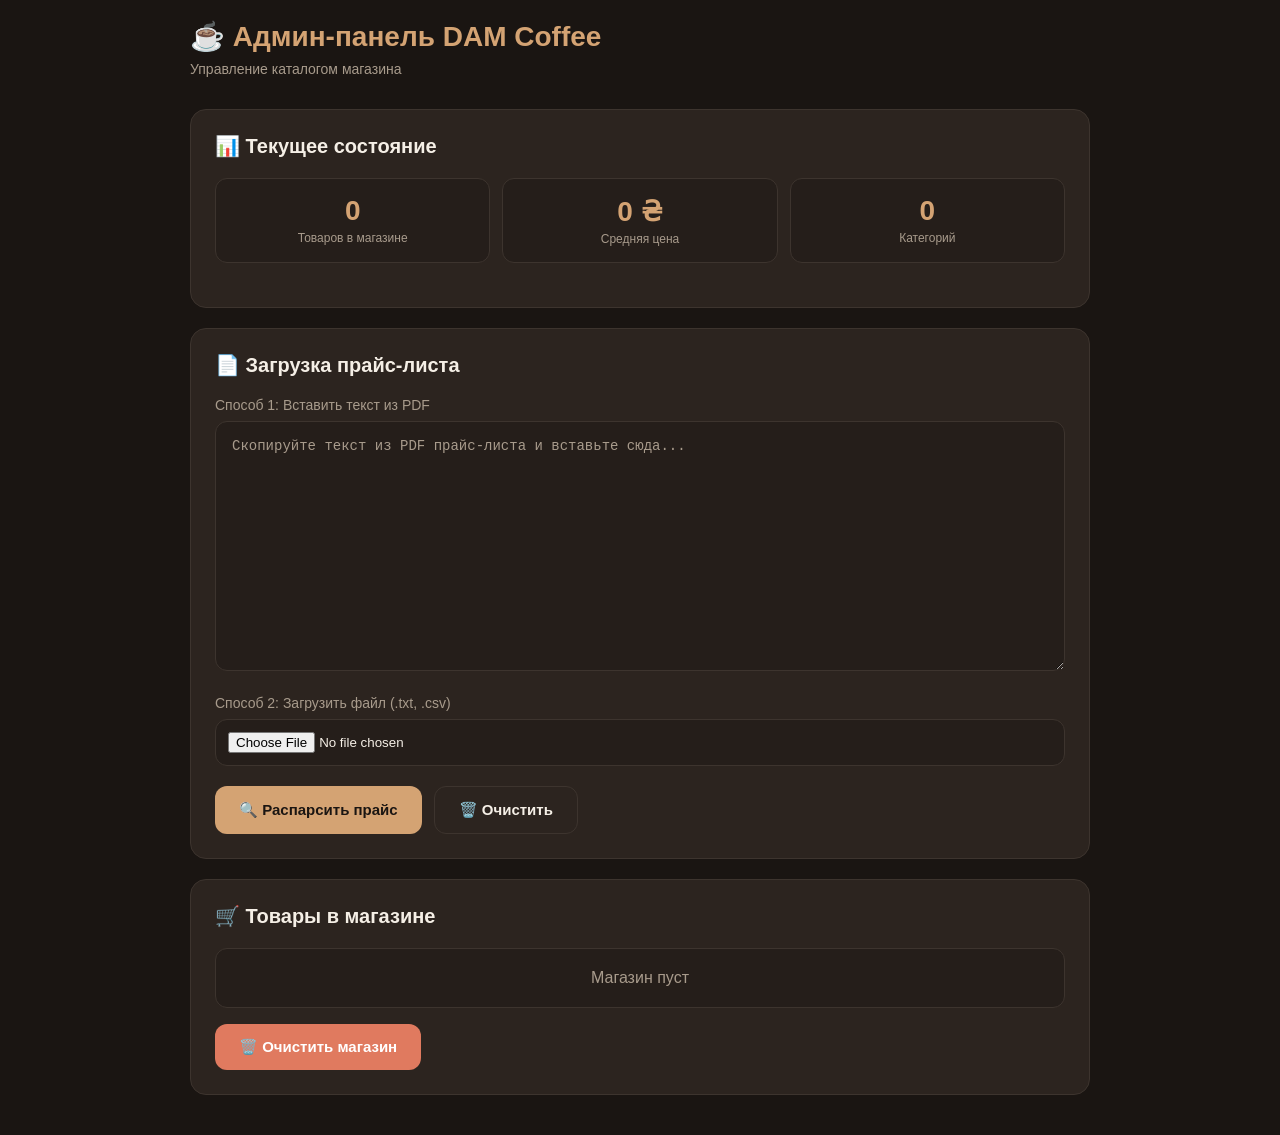
==== admin.html @ ab4dbc87 "fixed" ====
<!DOCTYPE html>
<html lang="ru">
<head>
    <meta charset="UTF-8">
    <meta name="viewport" content="width=device-width, initial-scale=1.0">
    <title>Админ-панель — DAM Coffee</title>
    <link rel="stylesheet" href="admin.css">
</head>
<body>
    <div class="admin-container">
        <header class="admin-header">
            <h1>☕ Админ-панель DAM Coffee</h1>
            <p class="subtitle">Управление каталогом магазина</p>
        </header>

        <div id="alertContainer"></div>

        <!-- Статистика -->
        <div class="section">
            <h2 class="section-title">📊 Текущее состояние</h2>
            <div class="stats-grid" id="currentStats">
                <div class="stat-card">
                    <div class="stat-value" id="statTotal">0</div>
                    <div class="stat-label">Товаров в магазине</div>
                </div>
                <div class="stat-card">
                    <div class="stat-value" id="statAvgPrice">0 </div>
                    <div class="stat-label">Средняя цена</div>
                </div>
                <div class="stat-card">
                    <div class="stat-value" id="statCategories">0</div>
                    <div class="stat-label">Категорий</div>
                </div>
            </div>
        </div>

        <!-- Загрузка прайса -->
        <div class="section">
            <h2 class="section-title">📄 Загрузка прайс-листа</h2>
            
            <div class="input-group">
                <label>Способ 1: Вставить текст из PDF</label>
                <textarea id="priceText" placeholder="Скопируйте текст из PDF прайс-листа и вставьте сюда..."></textarea>
            </div>

            <div class="input-group">
                <label>Способ 2: Загрузить файл (.txt, .csv)</label>
                <input type="file" id="fileInput" accept=".txt,.csv,.json">
            </div>

            <div class="button-group">
                <button class="btn btn-primary" onclick="parsePriceList()">🔍 Распарсить прайс</button>
                <button class="btn btn-outline" onclick="clearAll()">🗑️ Очистить</button>
            </div>
        </div>

        <!-- Предпросмотр -->
        <div class="section hidden" id="previewSection">
            <h2 class="section-title"> Найдено товаров: <span id="productsCount">0</span></h2>
            
            <div class="stats-grid">
                <div class="stat-card">
                    <div class="stat-value" id="previewTotal">0</div>
                    <div class="stat-label">Всего</div>
                </div>
                <div class="stat-card">
                    <div class="stat-value" id="previewAvgPrice">0 ₴</div>
                    <div class="stat-label">Средняя цена</div>
                </div>
            </div>

            <div class="product-list" id="productPreview"></div>

            <div class="button-group">
                <button class="btn btn-success" onclick="saveToStore()">💾 Сохранить в магазин</button>
                <button class="btn btn-outline" onclick="exportJSON()"> Экспорт JSON</button>
            </div>
        </div>

        <!-- Управление товарами -->
        <div class="section">
            <h2 class="section-title">🛒 Товары в магазине</h2>
            <div class="product-list" id="currentProducts"></div>
            <button class="btn btn-danger" onclick="clearStore()" style="margin-top: 16px;">🗑️ Очистить магазин</button>
        </div>
    </div>

    <script src="admin.js"></script>
</body>
</html>
---- admin.css ----
:root {
    --bg-primary: #1A1512;
    --bg-secondary: #2C241F;
    --bg-card: #251E1A;
    --text-primary: #F5EFE6;
    --text-secondary: #A89B8C;
    --accent: #D4A373;
    --accent-hover: #C49261;
    --success: #81B29A;
    --danger: #E07A5F;
    --border: #3D342E;
    --radius: 16px;
    --radius-sm: 12px;
}

* {
    margin: 0;
    padding: 0;
    box-sizing: border-box;
    font-family: -apple-system, BlinkMacSystemFont, 'Segoe UI', Roboto, sans-serif;
}

body {
    background: var(--bg-primary);
    color: var(--text-primary);
    padding: 20px;
    min-height: 100vh;
}

.admin-container {
    max-width: 900px;
    margin: 0 auto;
}

.admin-header {
    margin-bottom: 32px;
}

.admin-header h1 {
    font-size: 28px;
    color: var(--accent);
    margin-bottom: 8px;
}

.subtitle {
    color: var(--text-secondary);
    font-size: 14px;
}

.section {
    background: var(--bg-secondary);
    border: 1px solid var(--border);
    border-radius: var(--radius);
    padding: 24px;
    margin-bottom: 20px;
}

.section-title {
    font-size: 20px;
    font-weight: 600;
    margin-bottom: 20px;
    color: var(--text-primary);
}

.stats-grid {
    display: grid;
    grid-template-columns: repeat(auto-fit, minmax(140px, 1fr));
    gap: 12px;
    margin-bottom: 20px;
}

.stat-card {
    background: var(--bg-card);
    padding: 16px;
    border-radius: var(--radius-sm);
    text-align: center;
    border: 1px solid var(--border);
}

.stat-value {
    font-size: 28px;
    font-weight: 700;
    color: var(--accent);
    margin-bottom: 4px;
}

.stat-label {
    font-size: 12px;
    color: var(--text-secondary);
}

.input-group {
    margin-bottom: 20px;
}

.input-group label {
    display: block;
    font-size: 14px;
    color: var(--text-secondary);
    margin-bottom: 8px;
    font-weight: 500;
}

textarea {
    width: 100%;
    min-height: 250px;
    background: var(--bg-card);
    border: 1.5px solid var(--border);
    border-radius: var(--radius-sm);
    padding: 16px;
    color: var(--text-primary);
    font-size: 14px;
    font-family: 'Courier New', monospace;
    resize: vertical;
    outline: none;
    transition: border-color 0.2s;
}

textarea:focus {
    border-color: var(--accent);
}

textarea::placeholder {
    color: var(--text-secondary);
}

input[type="file"] {
    width: 100%;
    padding: 12px;
    background: var(--bg-card);
    border: 1.5px solid var(--border);
    border-radius: var(--radius-sm);
    color: var(--text-primary);
    outline: none;
    cursor: pointer;
}

.button-group {
    display: flex;
    gap: 12px;
    flex-wrap: wrap;
    margin-top: 16px;
}

.btn {
    display: inline-flex;
    align-items: center;
    justify-content: center;
    padding: 14px 24px;
    border: none;
    border-radius: var(--radius-sm);
    font-size: 15px;
    font-weight: 600;
    cursor: pointer;
    transition: all 0.15s;
    gap: 8px;
}

.btn:active {
    transform: scale(0.96);
}

.btn-primary {
    background: var(--accent);
    color: var(--bg-primary);
}

.btn-primary:hover {
    background: var(--accent-hover);
}

.btn-success {
    background: var(--success);
    color: var(--bg-primary);
}

.btn-outline {
    background: transparent;
    border: 1.5px solid var(--border);
    color: var(--text-primary);
}

.btn-outline:hover {
    border-color: var(--accent);
}

.btn-danger {
    background: var(--danger);
    color: white;
}

.product-list {
    max-height: 500px;
    overflow-y: auto;
    border: 1px solid var(--border);
    border-radius: var(--radius-sm);
    background: var(--bg-card);
}

.product-item {
    padding: 16px;
    border-bottom: 1px solid var(--border);
    display: flex;
    justify-content: space-between;
    align-items: flex-start;
    gap: 16px;
}

.product-item:last-child {
    border-bottom: none;
}

.product-info {
    flex: 1;
}

.product-name {
    font-weight: 600;
    font-size: 15px;
    margin-bottom: 6px;
    color: var(--text-primary);
}

.product-meta {
    font-size: 13px;
    color: var(--text-secondary);
    line-height: 1.5;
}

.product-meta strong {
    color: var(--accent);
}

.product-price {
    font-size: 18px;
    font-weight: 700;
    color: var(--accent);
    white-space: nowrap;
}

.product-tags {
    display: flex;
    gap: 6px;
    margin-top: 6px;
    flex-wrap: wrap;
}

.tag {
    font-size: 11px;
    padding: 3px 8px;
    border-radius: 6px;
    font-weight: 600;
    text-transform: uppercase;
}

.tag-espresso {
    background: rgba(212, 163, 115, 0.2);
    color: var(--accent);
}

.tag-filter {
    background: rgba(129, 178, 154, 0.2);
    color: var(--success);
}

.tag-specialty {
    background: rgba(212, 163, 115, 0.3);
    color: var(--accent);
}

.tag-new {
    background: rgba(224, 122, 95, 0.2);
    color: var(--danger);
}

.tag-decaf {
    background: rgba(168, 155, 140, 0.2);
    color: var(--text-secondary);
}

.alert {
    padding: 14px 20px;
    border-radius: var(--radius-sm);
    margin-bottom: 16px;
    font-size: 14px;
    font-weight: 500;
    animation: slideDown 0.3s ease-out;
}

@keyframes slideDown {
    from { opacity: 0; transform: translateY(-10px); }
    to { opacity: 1; transform: translateY(0); }
}

.alert-success {
    background: rgba(129, 178, 154, 0.15);
    border: 1px solid var(--success);
    color: var(--success);
}

.alert-error {
    background: rgba(224, 122, 95, 0.15);
    border: 1px solid var(--danger);
    color: var(--danger);
}

.hidden {
    display: none !important;
}

/* Скроллбар */
.product-list::-webkit-scrollbar {
    width: 6px;
}

.product-list::-webkit-scrollbar-track {
    background: var(--bg-card);
}

.product-list::-webkit-scrollbar-thumb {
    background: var(--border);
    border-radius: 3px;
}

.product-list::-webkit-scrollbar-thumb:hover {
    background: var(--accent);
}
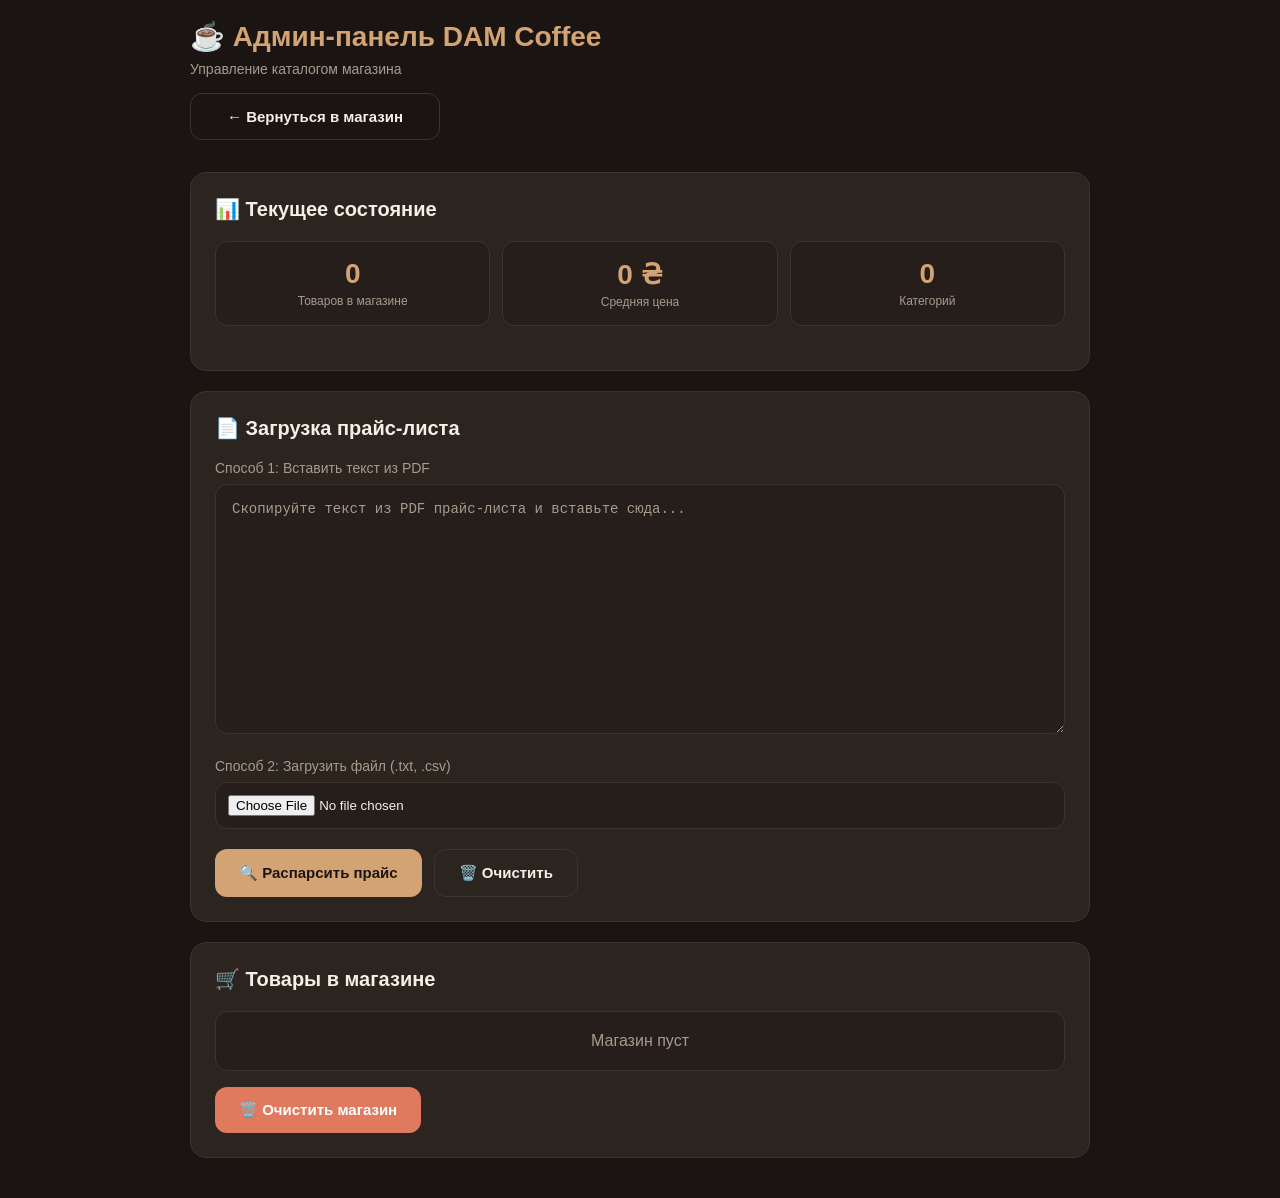
==== commit bad584fa: "fixed code and added btn" ====
--- a/admin.html
+++ b/admin.html
@@ -9,8 +9,13 @@
 <body>
     <div class="admin-container">
         <header class="admin-header">
-            <h1>☕ Админ-панель DAM Coffee</h1>
-            <p class="subtitle">Управление каталогом магазина</p>
+            <div>
+                <h1>☕ Админ-панель DAM Coffee</h1>
+                <p class="subtitle">Управление каталогом магазина</p>
+            </div>
+            <button class="btn btn-outline" onclick="window.location.href='index.html'" style="margin-top: 16px; width: 100%; max-width: 250px;">
+                ← Вернуться в магазин
+            </button>
         </header>
 
         <div id="alertContainer"></div>
@@ -24,7 +29,7 @@
                     <div class="stat-label">Товаров в магазине</div>
                 </div>
                 <div class="stat-card">
-                    <div class="stat-value" id="statAvgPrice">0 </div>
+                    <div class="stat-value" id="statAvgPrice">0 ₴</div>
                     <div class="stat-label">Средняя цена</div>
                 </div>
                 <div class="stat-card">
@@ -56,7 +61,7 @@
 
         <!-- Предпросмотр -->
         <div class="section hidden" id="previewSection">
-            <h2 class="section-title"> Найдено товаров: <span id="productsCount">0</span></h2>
+            <h2 class="section-title">📦 Найдено товаров: <span id="productsCount">0</span></h2>
             
             <div class="stats-grid">
                 <div class="stat-card">
@@ -73,7 +78,7 @@
 
             <div class="button-group">
                 <button class="btn btn-success" onclick="saveToStore()">💾 Сохранить в магазин</button>
-                <button class="btn btn-outline" onclick="exportJSON()"> Экспорт JSON</button>
+                <button class="btn btn-outline" onclick="exportJSON()">📥 Экспорт JSON</button>
             </div>
         </div>
 
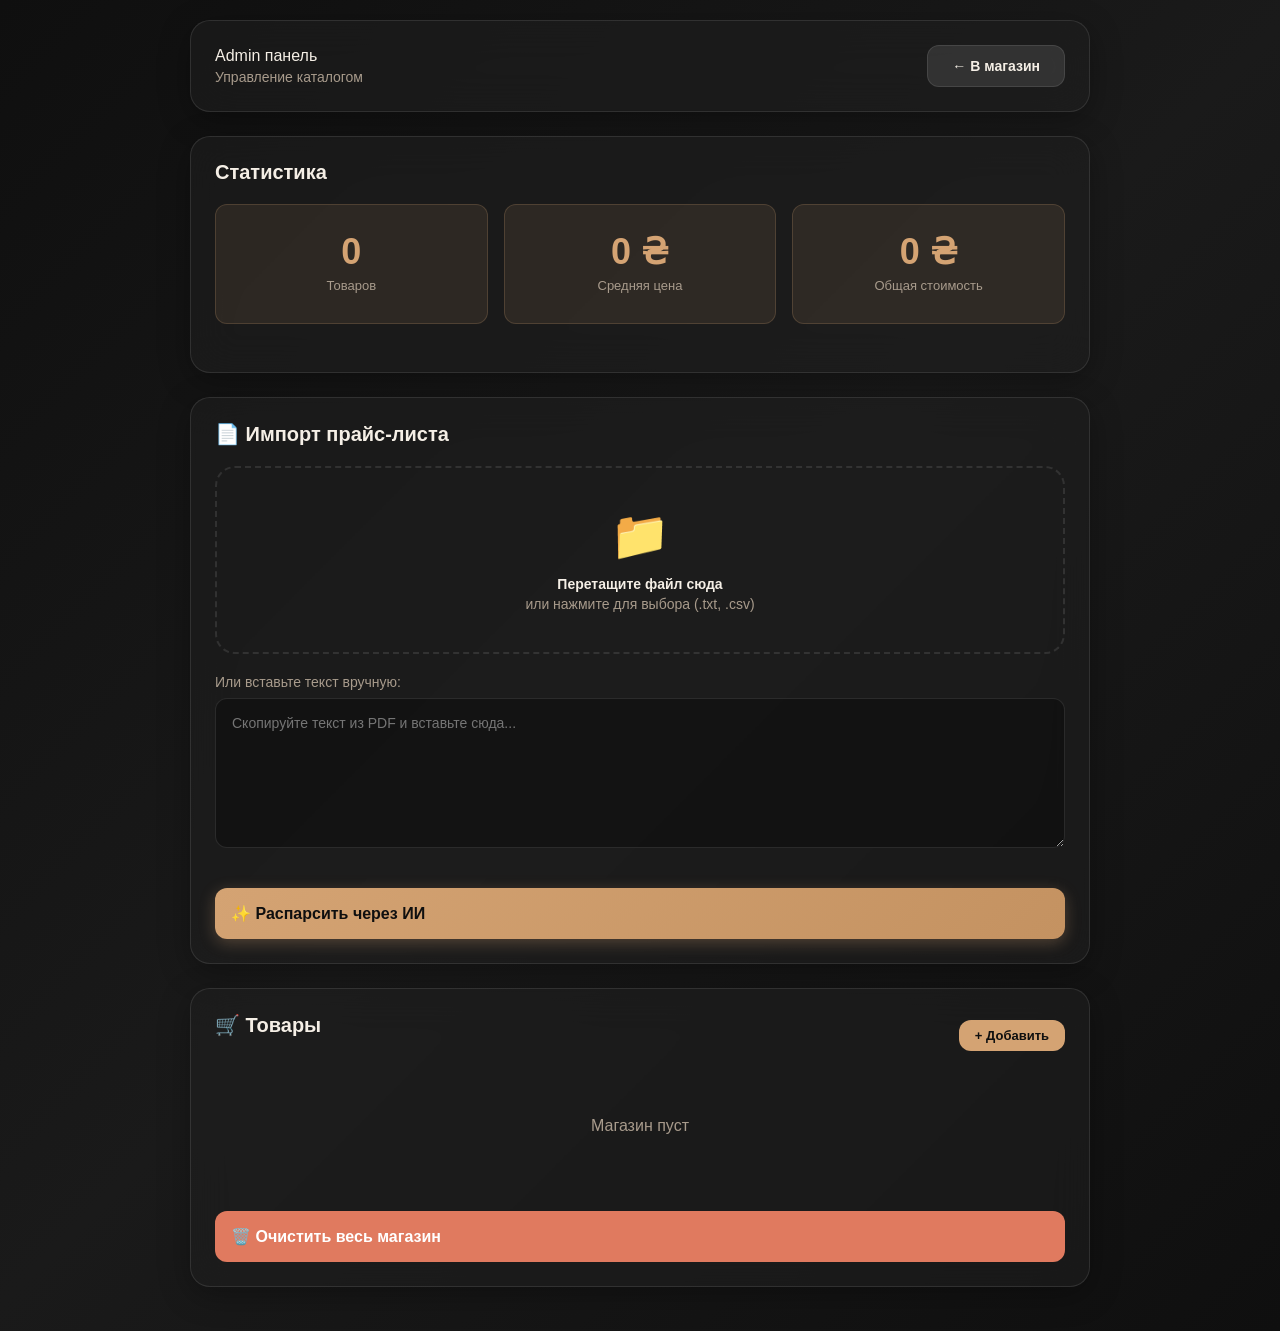
==== commit 1ff02d86: "added admin panel" ====
--- a/admin.html
+++ b/admin.html
@@ -8,85 +8,201 @@
 </head>
 <body>
     <div class="admin-container">
-        <header class="admin-header">
-            <div>
-                <h1>☕ Админ-панель DAM Coffee</h1>
-                <p class="subtitle">Управление каталогом магазина</p>
-            </div>
-            <button class="btn btn-outline" onclick="window.location.href='index.html'" style="margin-top: 16px; width: 100%; max-width: 250px;">
-                ← Вернуться в магазин
-            </button>
+        <!-- Шапка с глассморфизмом -->
+        <header class="admin-header glass">
+            <div class="header-content">
+                <div>Admin панель</h1>
+                    <p class="subtitle">Управление каталогом</p>
+                </div>
+                <button class="btn btn-glass" onclick="window.location.href='index.html'">
+                    ← В магазин
+                </button>
+            </div>
         </header>
 
         <div id="alertContainer"></div>
 
         <!-- Статистика -->
-        <div class="section">
-            <h2 class="section-title">📊 Текущее состояние</h2>
-            <div class="stats-grid" id="currentStats">
+        <div class="section glass">
+            <h2 class="section-title"> Статистика</h2>
+            <div class="stats-grid">
                 <div class="stat-card">
                     <div class="stat-value" id="statTotal">0</div>
-                    <div class="stat-label">Товаров в магазине</div>
+                    <div class="stat-label">Товаров</div>
                 </div>
                 <div class="stat-card">
                     <div class="stat-value" id="statAvgPrice">0 ₴</div>
                     <div class="stat-label">Средняя цена</div>
                 </div>
                 <div class="stat-card">
-                    <div class="stat-value" id="statCategories">0</div>
-                    <div class="stat-label">Категорий</div>
-                </div>
-            </div>
-        </div>
-
-        <!-- Загрузка прайса -->
-        <div class="section">
-            <h2 class="section-title">📄 Загрузка прайс-листа</h2>
-            
+                    <div class="stat-value" id="statRevenue">0 </div>
+                    <div class="stat-label">Общая стоимость</div>
+                </div>
+            </div>
+        </div>
+
+        <!-- Импорт прайса -->
+        <div class="section glass">
+            <h2 class="section-title">📄 Импорт прайс-листа</h2>
+            
+            <div class="upload-zone" id="uploadZone">
+                <div class="upload-icon">📁</div>
+                <div class="upload-text">
+                    <strong>Перетащите файл сюда</strong>
+                    <span>или нажмите для выбора (.txt, .csv)</span>
+                </div>
+                <input type="file" id="fileInput" accept=".txt,.csv" hidden>
+            </div>
+
             <div class="input-group">
-                <label>Способ 1: Вставить текст из PDF</label>
-                <textarea id="priceText" placeholder="Скопируйте текст из PDF прайс-листа и вставьте сюда..."></textarea>
-            </div>
-
-            <div class="input-group">
-                <label>Способ 2: Загрузить файл (.txt, .csv)</label>
-                <input type="file" id="fileInput" accept=".txt,.csv,.json">
-            </div>
-
-            <div class="button-group">
-                <button class="btn btn-primary" onclick="parsePriceList()">🔍 Распарсить прайс</button>
-                <button class="btn btn-outline" onclick="clearAll()">🗑️ Очистить</button>
-            </div>
-        </div>
-
-        <!-- Предпросмотр -->
-        <div class="section hidden" id="previewSection">
-            <h2 class="section-title">📦 Найдено товаров: <span id="productsCount">0</span></h2>
-            
-            <div class="stats-grid">
-                <div class="stat-card">
-                    <div class="stat-value" id="previewTotal">0</div>
-                    <div class="stat-label">Всего</div>
-                </div>
-                <div class="stat-card">
-                    <div class="stat-value" id="previewAvgPrice">0 ₴</div>
-                    <div class="stat-label">Средняя цена</div>
-                </div>
-            </div>
-
-            <div class="product-list" id="productPreview"></div>
-
-            <div class="button-group">
-                <button class="btn btn-success" onclick="saveToStore()">💾 Сохранить в магазин</button>
-                <button class="btn btn-outline" onclick="exportJSON()">📥 Экспорт JSON</button>
-            </div>
-        </div>
-
-        <!-- Управление товарами -->
-        <div class="section">
-            <h2 class="section-title">🛒 Товары в магазине</h2>
-            <div class="product-list" id="currentProducts"></div>
-            <button class="btn btn-danger" onclick="clearStore()" style="margin-top: 16px;">🗑️ Очистить магазин</button>
+                <label>Или вставьте текст вручную:</label>
+                <textarea id="priceText" placeholder="Скопируйте текст из PDF и вставьте сюда..."></textarea>
+            </div>
+
+            <button class="btn btn-primary btn-large" onclick="parsePriceList()">
+                ✨ Распарсить через ИИ
+            </button>
+        </div>
+
+        <!-- Список товаров -->
+        <div class="section glass">
+            <div class="section-header">
+                <h2 class="section-title">🛒 Товары</h2>
+                <button class="btn btn-accent btn-sm" onclick="openAddModal()">
+                    + Добавить
+                </button>
+            </div>
+            
+            <div class="product-list-admin" id="currentProducts"></div>
+            
+            <button class="btn btn-danger btn-large" onclick="clearStore()">
+                🗑️ Очистить весь магазин
+            </button>
+        </div>
+    </div>
+
+    <!-- Модальное окно -->
+    <div id="productModal" class="modal-overlay hidden">
+        <div class="modal-content glass">
+            <div class="modal-header">
+                <h3 id="modalTitle">Добавить товар</h3>
+                <button class="modal-close" onclick="closeModal()">✕</button>
+            </div>
+            
+            <div class="modal-body">
+                <form id="productForm" onsubmit="saveProductFromModal(event)">
+                    <input type="hidden" id="editProductId">
+                    
+                    <!-- Загрузка изображения -->
+                    <div class="image-upload-section">
+                        <div class="image-preview" id="imagePreview">
+                            <div class="upload-placeholder">
+                                <div class="upload-icon-large">🖼️</div>
+                                <div>Нажмите для загрузки фото</div>
+                            </div>
+                        </div>
+                        <input type="file" id="mImageFile" accept="image/*" hidden onchange="handleImageUpload(event)">
+                        <input type="hidden" id="mImageBase64">
+                        <button type="button" class="btn btn-glass btn-sm" onclick="document.getElementById('mImageFile').click()">
+                             Загрузить фото
+                        </button>
+                    </div>
+
+                    <div class="form-row">
+                        <div class="form-group">
+                            <label>Название *</label>
+                            <input type="text" id="mTitle" required placeholder="Ethiopia Daye Bensa">
+                        </div>
+                        <div class="form-group">
+                            <label>Страна *</label>
+                            <input type="text" id="mOrigin" required placeholder="Эфиопия">
+                        </div>
+                    </div>
+
+                    <div class="form-row">
+                        <div class="form-group">
+                            <label>Цена (₴) *</label>
+                            <input type="number" id="mPrice" required placeholder="345">
+                        </div>
+                        <div class="form-group">
+                            <label>Вес</label>
+                            <input type="text" id="mWeight" value="250 г">
+                        </div>
+                    </div>
+
+                    <div class="form-group">
+                        <label>Описание</label>
+                        <textarea id="mDescription" rows="2" placeholder="Краткое описание..."></textarea>
+                    </div>
+
+                    <div class="form-group">
+                        <label>Вкусовые ноты</label>
+                        <input type="text" id="mFlavor" placeholder="Черный чай, курага, лимон">
+                    </div>
+
+                    <div class="form-row">
+                        <div class="form-group">
+                            <label>Обработка</label>
+                            <select id="mProcessing">
+                                <option value="Натуральная">Натуральная</option>
+                                <option value="Мытая">Мытая</option>
+                                <option value="Анаэробная">Анаэробная</option>
+                                <option value="Термошок">Термошок</option>
+                            </select>
+                        </div>
+                        <div class="form-group">
+                            <label>Обжарка</label>
+                            <select id="mRoast">
+                                <option value="Светлая">Светлая</option>
+                                <option value="Средняя">Средняя</option>
+                                <option value="Темная">Темная</option>
+                            </select>
+                        </div>
+                    </div>
+
+                    <div class="form-group">
+                        <label>Вкусовой профиль (1-5)</label>
+                        <div class="taste-inputs">
+                            <div>
+                                <label>Кислотность</label>
+                                <input type="number" id="mAcidity" min="1" max="5" value="3">
+                            </div>
+                            <div>
+                                <label>Сладость</label>
+                                <input type="number" id="mSweetness" min="1" max="5" value="3">
+                            </div>
+                            <div>
+                                <label>Плотность</label>
+                                <input type="number" id="mBody" min="1" max="5" value="3">
+                            </div>
+                        </div>
+                    </div>
+
+                    <div class="form-group">
+                        <label>Методы заваривания</label>
+                        <div class="checkbox-grid">
+                            <label><input type="checkbox" value="espresso"> Эспрессо</label>
+                            <label><input type="checkbox" value="filter"> Фильтр</label>
+                            <label><input type="checkbox" value="v60"> V60</label>
+                            <label><input type="checkbox" value="aeropress"> AeroPress</label>
+                            <label><input type="checkbox" value="frenchpress"> Френч-пресс</label>
+                            <label><input type="checkbox" value="moka"> Мока</label>
+                            <label><input type="checkbox" value="turka"> Турка</label>
+                            <label><input type="checkbox" value="coldbrew"> Cold Brew</label>
+                        </div>
+                    </div>
+
+                    <div class="form-group">
+                        <label>Теги</label>
+                        <input type="text" id="mTags" placeholder="specialty, new, decaf">
+                    </div>
+
+                    <div class="modal-actions">
+                        <button type="button" class="btn btn-glass" onclick="closeModal()">Отмена</button>
+                        <button type="submit" class="btn btn-primary">💾 Сохранить</button>
+                    </div>
+                </form>
+            </div>
         </div>
     </div>
 
--- a/admin.css
+++ b/admin.css
@@ -1,15 +1,15 @@
 :root {
-    --bg-primary: #1A1512;
-    --bg-secondary: #2C241F;
-    --bg-card: #251E1A;
-    --text-primary: #F5EFE6;
-    --text-secondary: #A89B8C;
-    --accent: #D4A373;
-    --accent-hover: #C49261;
-    --success: #81B29A;
-    --danger: #E07A5F;
-    --border: #3D342E;
-    --radius: 16px;
+    --bg-primary: #0f0f0f;
+    --bg-secondary: #1a1a1a;
+    --glass-bg: rgba(30, 30, 30, 0.6);
+    --glass-border: rgba(255, 255, 255, 0.1);
+    --accent: #d4a373;
+    --accent-hover: #c49261;
+    --text-primary: #f5efe6;
+    --text-secondary: #a89b8c;
+    --danger: #e07a5f;
+    --success: #81b29a;
+    --radius: 20px;
     --radius-sm: 12px;
 }
 
@@ -21,10 +21,10 @@
 }
 
 body {
-    background: var(--bg-primary);
-    color: var(--text-primary);
+    background: linear-gradient(135deg, #0f0f0f 0%, #1a1a1a 50%, #0f0f0f 100%);
+    color: var(--text-primary);
+    min-height: 100vh;
     padding: 20px;
-    min-height: 100vh;
 }
 
 .admin-container {
@@ -32,27 +32,47 @@
     margin: 0 auto;
 }
 
+/* Глассморфизм */
+.glass {
+    background: var(--glass-bg);
+    backdrop-filter: blur(20px) saturate(180%);
+    -webkit-backdrop-filter: blur(20px) saturate(180%);
+    border: 1px solid var(--glass-border);
+    border-radius: var(--radius);
+    box-shadow: 0 8px 32px rgba(0, 0, 0, 0.3);
+}
+
+/* Шапка */
 .admin-header {
-    margin-bottom: 32px;
+    padding: 24px;
+    margin-bottom: 24px;
+}
+
+.header-content {
+    display: flex;
+    justify-content: space-between;
+    align-items: center;
 }
 
 .admin-header h1 {
     font-size: 28px;
-    color: var(--accent);
-    margin-bottom: 8px;
+    font-weight: 700;
+    background: linear-gradient(135deg, var(--accent) 0%, #f5efe6 100%);
+    -webkit-background-clip: text;
+    -webkit-text-fill-color: transparent;
+    background-clip: text;
 }
 
 .subtitle {
     color: var(--text-secondary);
     font-size: 14px;
-}
-
+    margin-top: 4px;
+}
+
+/* Секции */
 .section {
-    background: var(--bg-secondary);
-    border: 1px solid var(--border);
-    border-radius: var(--radius);
     padding: 24px;
-    margin-bottom: 20px;
+    margin-bottom: 24px;
 }
 
 .section-title {
@@ -62,33 +82,82 @@
     color: var(--text-primary);
 }
 
+.section-header {
+    display: flex;
+    justify-content: space-between;
+    align-items: center;
+    margin-bottom: 20px;
+}
+
+.stat-card {
+    background: rgba(212, 163, 115, 0.1);
+    border: 1px solid rgba(212, 163, 115, 0.2);
+    border-radius: var(--radius-sm);
+    padding: 24px 20px; /* Увеличили padding */
+    text-align: center;
+    transition: all 0.3s;
+    min-height: 120px; /* Фиксированная минимальная высота */
+    display: flex;
+    flex-direction: column;
+    justify-content: center;
+}
+
+.stat-value {
+    font-size: 36px; /* Чуть больше */
+    font-weight: 700;
+    color: var(--accent);
+    margin-bottom: 8px;
+    line-height: 1; /* Чтобы не прыгало */
+}
+
+.stat-label {
+    font-size: 13px;
+    color: var(--text-secondary);
+    line-height: 1.3;
+}
+
+/* Сетка статистики - адаптивная */
 .stats-grid {
     display: grid;
     grid-template-columns: repeat(auto-fit, minmax(140px, 1fr));
-    gap: 12px;
+    gap: 16px;
+    margin-bottom: 24px;
+}
+
+
+/* Зона загрузки */
+.upload-zone {
+    border: 2px dashed var(--glass-border);
+    border-radius: var(--radius);
+    padding: 40px;
+    text-align: center;
+    cursor: pointer;
+    transition: all 0.3s;
     margin-bottom: 20px;
 }
 
-.stat-card {
-    background: var(--bg-card);
-    padding: 16px;
-    border-radius: var(--radius-sm);
-    text-align: center;
-    border: 1px solid var(--border);
-}
-
-.stat-value {
-    font-size: 28px;
-    font-weight: 700;
-    color: var(--accent);
+.upload-zone:hover {
+    border-color: var(--accent);
+    background: rgba(212, 163, 115, 0.05);
+}
+
+.upload-icon {
+    font-size: 48px;
+    margin-bottom: 12px;
+}
+
+.upload-text {
+    color: var(--text-secondary);
+    font-size: 14px;
+}
+
+.upload-text strong {
+    display: block;
+    color: var(--text-primary);
     margin-bottom: 4px;
 }
 
-.stat-label {
-    font-size: 12px;
-    color: var(--text-secondary);
-}
-
+/* Инпуты */
 .input-group {
     margin-bottom: 20px;
 }
@@ -103,56 +172,34 @@
 
 textarea {
     width: 100%;
-    min-height: 250px;
-    background: var(--bg-card);
-    border: 1.5px solid var(--border);
+    min-height: 150px;
+    background: rgba(0, 0, 0, 0.3);
+    border: 1px solid var(--glass-border);
     border-radius: var(--radius-sm);
     padding: 16px;
     color: var(--text-primary);
     font-size: 14px;
-    font-family: 'Courier New', monospace;
     resize: vertical;
     outline: none;
-    transition: border-color 0.2s;
+    transition: all 0.3s;
 }
 
 textarea:focus {
     border-color: var(--accent);
-}
-
-textarea::placeholder {
-    color: var(--text-secondary);
-}
-
-input[type="file"] {
-    width: 100%;
-    padding: 12px;
-    background: var(--bg-card);
-    border: 1.5px solid var(--border);
-    border-radius: var(--radius-sm);
-    color: var(--text-primary);
-    outline: none;
-    cursor: pointer;
-}
-
-.button-group {
-    display: flex;
-    gap: 12px;
-    flex-wrap: wrap;
-    margin-top: 16px;
-}
-
+    background: rgba(0, 0, 0, 0.4);
+}
+
+/* Кнопки */
 .btn {
-    display: inline-flex;
-    align-items: center;
-    justify-content: center;
-    padding: 14px 24px;
+    padding: 12px 24px;
     border: none;
     border-radius: var(--radius-sm);
-    font-size: 15px;
+    font-size: 14px;
     font-weight: 600;
     cursor: pointer;
-    transition: all 0.15s;
+    transition: all 0.2s;
+    display: inline-flex;
+    align-items: center;
     gap: 8px;
 }
 
@@ -161,27 +208,28 @@
 }
 
 .btn-primary {
+    background: linear-gradient(135deg, var(--accent) 0%, var(--accent-hover) 100%);
+    color: var(--bg-primary);
+    box-shadow: 0 4px 16px rgba(212, 163, 115, 0.3);
+}
+
+.btn-primary:hover {
+    box-shadow: 0 6px 20px rgba(212, 163, 115, 0.4);
+}
+
+.btn-glass {
+    background: rgba(255, 255, 255, 0.1);
+    color: var(--text-primary);
+    border: 1px solid var(--glass-border);
+}
+
+.btn-glass:hover {
+    background: rgba(255, 255, 255, 0.15);
+}
+
+.btn-accent {
     background: var(--accent);
     color: var(--bg-primary);
-}
-
-.btn-primary:hover {
-    background: var(--accent-hover);
-}
-
-.btn-success {
-    background: var(--success);
-    color: var(--bg-primary);
-}
-
-.btn-outline {
-    background: transparent;
-    border: 1.5px solid var(--border);
-    color: var(--text-primary);
-}
-
-.btn-outline:hover {
-    border-color: var(--accent);
 }
 
 .btn-danger {
@@ -189,139 +237,376 @@
     color: white;
 }
 
-.product-list {
-    max-height: 500px;
+.btn-large {
+    width: 100%;
+    padding: 16px;
+    font-size: 16px;
+    margin-top: 16px;
+}
+
+.btn-sm {
+    padding: 8px 16px;
+    font-size: 13px;
+}
+
+/* Список товаров */
+.product-list-admin {
+    display: flex;
+    flex-direction: column;
+    gap: 12px;
+    max-height: 600px;
     overflow-y: auto;
-    border: 1px solid var(--border);
-    border-radius: var(--radius-sm);
-    background: var(--bg-card);
-}
-
-.product-item {
+    margin-bottom: 20px;
+}
+
+/* Карточка товара в админке */
+.product-admin-item {
+    display: flex;
+    align-items: center;
+    gap: 16px;
+    background: rgba(0, 0, 0, 0.3);
+    border: 1px solid var(--glass-border);
+    border-radius: var(--radius);
     padding: 16px;
-    border-bottom: 1px solid var(--border);
-    display: flex;
-    justify-content: space-between;
-    align-items: flex-start;
-    gap: 16px;
-}
-
-.product-item:last-child {
-    border-bottom: none;
-}
-
-.product-info {
+    transition: all 0.3s;
+    position: relative;
+}
+
+.product-admin-item:hover {
+    background: rgba(212, 163, 115, 0.05);
+    border-color: rgba(212, 163, 115, 0.3);
+    transform: translateY(-2px);
+    box-shadow: 0 4px 16px rgba(0, 0, 0, 0.2);
+}
+
+.product-admin-img {
+    width: 70px;
+    height: 70px;
+    border-radius: 12px;
+    object-fit: cover;
+    background: var(--bg-secondary);
+    flex-shrink: 0;
+    border: 1px solid var(--glass-border);
+}
+
+.product-admin-info {
     flex: 1;
-}
-
-.product-name {
-    font-weight: 600;
-    font-size: 15px;
-    margin-bottom: 6px;
-    color: var(--text-primary);
-}
-
-.product-meta {
+    min-width: 0;
+    display: flex;
+    flex-direction: column;
+    gap: 4px;
+}
+
+.product-admin-title {
+    font-weight: 700;
+    font-size: 16px;
+    color: var(--text-primary);
+    white-space: nowrap;
+    overflow: hidden;
+    text-overflow: ellipsis;
+    margin-bottom: 2px;
+}
+
+.product-admin-meta {
     font-size: 13px;
     color: var(--text-secondary);
-    line-height: 1.5;
-}
-
-.product-meta strong {
-    color: var(--accent);
-}
-
-.product-price {
-    font-size: 18px;
+    display: flex;
+    align-items: center;
+    gap: 8px;
+}
+
+.product-admin-meta::before {
+    content: '';
+    width: 4px;
+    height: 4px;
+    background: var(--accent);
+    border-radius: 50%;
+}
+
+.product-admin-price {
     font-weight: 700;
     color: var(--accent);
+    font-size: 20px;
+    margin-right: 12px;
     white-space: nowrap;
-}
-
-.product-tags {
-    display: flex;
+    flex-shrink: 0;
+}
+
+.product-admin-actions {
+    display: flex;
+    gap: 8px;
+    flex-shrink: 0;
+}
+
+.btn-icon {
+    width: 42px;
+    height: 42px;
+    border-radius: 10px;
+    border: 1px solid var(--glass-border);
+    background: rgba(255, 255, 255, 0.05);
+    color: var(--text-primary);
+    display: flex;
+    align-items: center;
+    justify-content: center;
+    cursor: pointer;
+    transition: all 0.2s;
+    font-size: 18px;
+}
+
+.btn-icon:hover {
+    background: var(--accent);
+    color: var(--bg-primary);
+    border-color: var(--accent);
+    transform: scale(1.05);
+}
+
+.btn-icon.delete:hover {
+    background: var(--danger);
+    border-color: var(--danger);
+    color: white;
+}
+
+/* Пустое состояние */
+.product-list-admin:empty::before {
+    content: 'Магазин пуст. Добавьте товары вручную или через импорт.';
+    display: block;
+    padding: 60px 20px;
+    text-align: center;
+    color: var(--text-secondary);
+    font-size: 15px;
+}
+
+/* Модальное окно */
+.modal-overlay {
+    position: fixed;
+    top: 0;
+    left: 0;
+    right: 0;
+    bottom: 0;
+    background: rgba(0, 0, 0, 0.8);
+    backdrop-filter: blur(10px);
+    z-index: 1000;
+    display: flex;
+    align-items: center;
+    justify-content: center;
+    padding: 20px;
+}
+
+.modal-content {
+    width: 100%;
+    max-width: 600px;
+    max-height: 90vh;
+    overflow: hidden;
+    display: flex;
+    flex-direction: column;
+    animation: slideUp 0.3s ease-out;
+}
+
+@keyframes slideUp {
+    from {
+        opacity: 0;
+        transform: translateY(20px);
+    }
+    to {
+        opacity: 1;
+        transform: translateY(0);
+    }
+}
+
+.modal-header {
+    display: flex;
+    justify-content: space-between;
+    align-items: center;
+    padding: 24px;
+    border-bottom: 1px solid var(--glass-border);
+}
+
+.modal-header h3 {
+    font-size: 22px;
+    font-weight: 700;
+    color: var(--accent);
+}
+
+.modal-close {
+    background: none;
+    border: none;
+    color: var(--text-secondary);
+    font-size: 24px;
+    cursor: pointer;
+    padding: 4px;
+    transition: color 0.2s;
+}
+
+.modal-close:hover {
+    color: var(--text-primary);
+}
+
+.modal-body {
+    padding: 24px;
+    overflow-y: auto;
+    flex: 1;
+}
+
+/* Загрузка изображения */
+.image-upload-section {
+    margin-bottom: 24px;
+    text-align: center;
+}
+
+.image-preview {
+    width: 100%;
+    height: 200px;
+    border: 2px dashed var(--glass-border);
+    border-radius: var(--radius);
+    display: flex;
+    align-items: center;
+    justify-content: center;
+    margin-bottom: 12px;
+    overflow: hidden;
+    cursor: pointer;
+    transition: all 0.3s;
+}
+
+.image-preview:hover {
+    border-color: var(--accent);
+}
+
+.image-preview img {
+    width: 100%;
+    height: 100%;
+    object-fit: cover;
+}
+
+.upload-placeholder {
+    text-align: center;
+    color: var(--text-secondary);
+}
+
+.upload-icon-large {
+    font-size: 48px;
+    margin-bottom: 8px;
+}
+
+/* Форма */
+.form-row {
+    display: grid;
+    grid-template-columns: 1fr 1fr;
+    gap: 16px;
+    margin-bottom: 16px;
+}
+
+.form-group {
+    margin-bottom: 16px;
+}
+
+.form-group label {
+    display: block;
+    font-size: 13px;
+    font-weight: 600;
+    color: var(--text-secondary);
+    margin-bottom: 8px;
+}
+
+.form-group input,
+.form-group select,
+.form-group textarea {
+    width: 100%;
+    padding: 12px;
+    background: rgba(0, 0, 0, 0.3);
+    border: 1px solid var(--glass-border);
+    border-radius: var(--radius-sm);
+    color: var(--text-primary);
+    font-size: 14px;
+    outline: none;
+    transition: all 0.3s;
+}
+
+.form-group input:focus,
+.form-group select:focus,
+.form-group textarea:focus {
+    border-color: var(--accent);
+    background: rgba(0, 0, 0, 0.4);
+}
+
+.taste-inputs {
+    display: grid;
+    grid-template-columns: repeat(3, 1fr);
+    gap: 12px;
+}
+
+.taste-inputs > div {
+    display: flex;
+    flex-direction: column;
     gap: 6px;
-    margin-top: 6px;
-    flex-wrap: wrap;
-}
-
-.tag {
-    font-size: 11px;
-    padding: 3px 8px;
-    border-radius: 6px;
-    font-weight: 600;
-    text-transform: uppercase;
-}
-
-.tag-espresso {
-    background: rgba(212, 163, 115, 0.2);
-    color: var(--accent);
-}
-
-.tag-filter {
-    background: rgba(129, 178, 154, 0.2);
-    color: var(--success);
-}
-
-.tag-specialty {
-    background: rgba(212, 163, 115, 0.3);
-    color: var(--accent);
-}
-
-.tag-new {
-    background: rgba(224, 122, 95, 0.2);
-    color: var(--danger);
-}
-
-.tag-decaf {
-    background: rgba(168, 155, 140, 0.2);
-    color: var(--text-secondary);
-}
-
+}
+
+.taste-inputs label {
+    font-size: 12px;
+}
+
+.checkbox-grid {
+    display: grid;
+    grid-template-columns: repeat(2, 1fr);
+    gap: 8px;
+}
+
+.checkbox-grid label {
+    display: flex;
+    align-items: center;
+    gap: 8px;
+    font-size: 14px;
+    color: var(--text-primary);
+    cursor: pointer;
+}
+
+.checkbox-grid input[type="checkbox"] {
+    width: auto;
+    accent-color: var(--accent);
+}
+
+.modal-actions {
+    display: flex;
+    gap: 12px;
+    margin-top: 24px;
+}
+
+.modal-actions .btn {
+    flex: 1;
+}
+
+.hidden {
+    display: none !important;
+}
+
+/* Алерты */
 .alert {
-    padding: 14px 20px;
+    padding: 16px 20px;
     border-radius: var(--radius-sm);
-    margin-bottom: 16px;
+    margin-bottom: 20px;
     font-size: 14px;
     font-weight: 500;
     animation: slideDown 0.3s ease-out;
 }
 
 @keyframes slideDown {
-    from { opacity: 0; transform: translateY(-10px); }
-    to { opacity: 1; transform: translateY(0); }
+    from {
+        opacity: 0;
+        transform: translateY(-10px);
+    }
+    to {
+        opacity: 1;
+        transform: translateY(0);
+    }
 }
 
 .alert-success {
-    background: rgba(129, 178, 154, 0.15);
+    background: rgba(129, 178, 154, 0.2);
     border: 1px solid var(--success);
     color: var(--success);
 }
 
 .alert-error {
-    background: rgba(224, 122, 95, 0.15);
+    background: rgba(224, 122, 95, 0.2);
     border: 1px solid var(--danger);
     color: var(--danger);
-}
-
-.hidden {
-    display: none !important;
-}
-
-/* Скроллбар */
-.product-list::-webkit-scrollbar {
-    width: 6px;
-}
-
-.product-list::-webkit-scrollbar-track {
-    background: var(--bg-card);
-}
-
-.product-list::-webkit-scrollbar-thumb {
-    background: var(--border);
-    border-radius: 3px;
-}
-
-.product-list::-webkit-scrollbar-thumb:hover {
-    background: var(--accent);
 }
